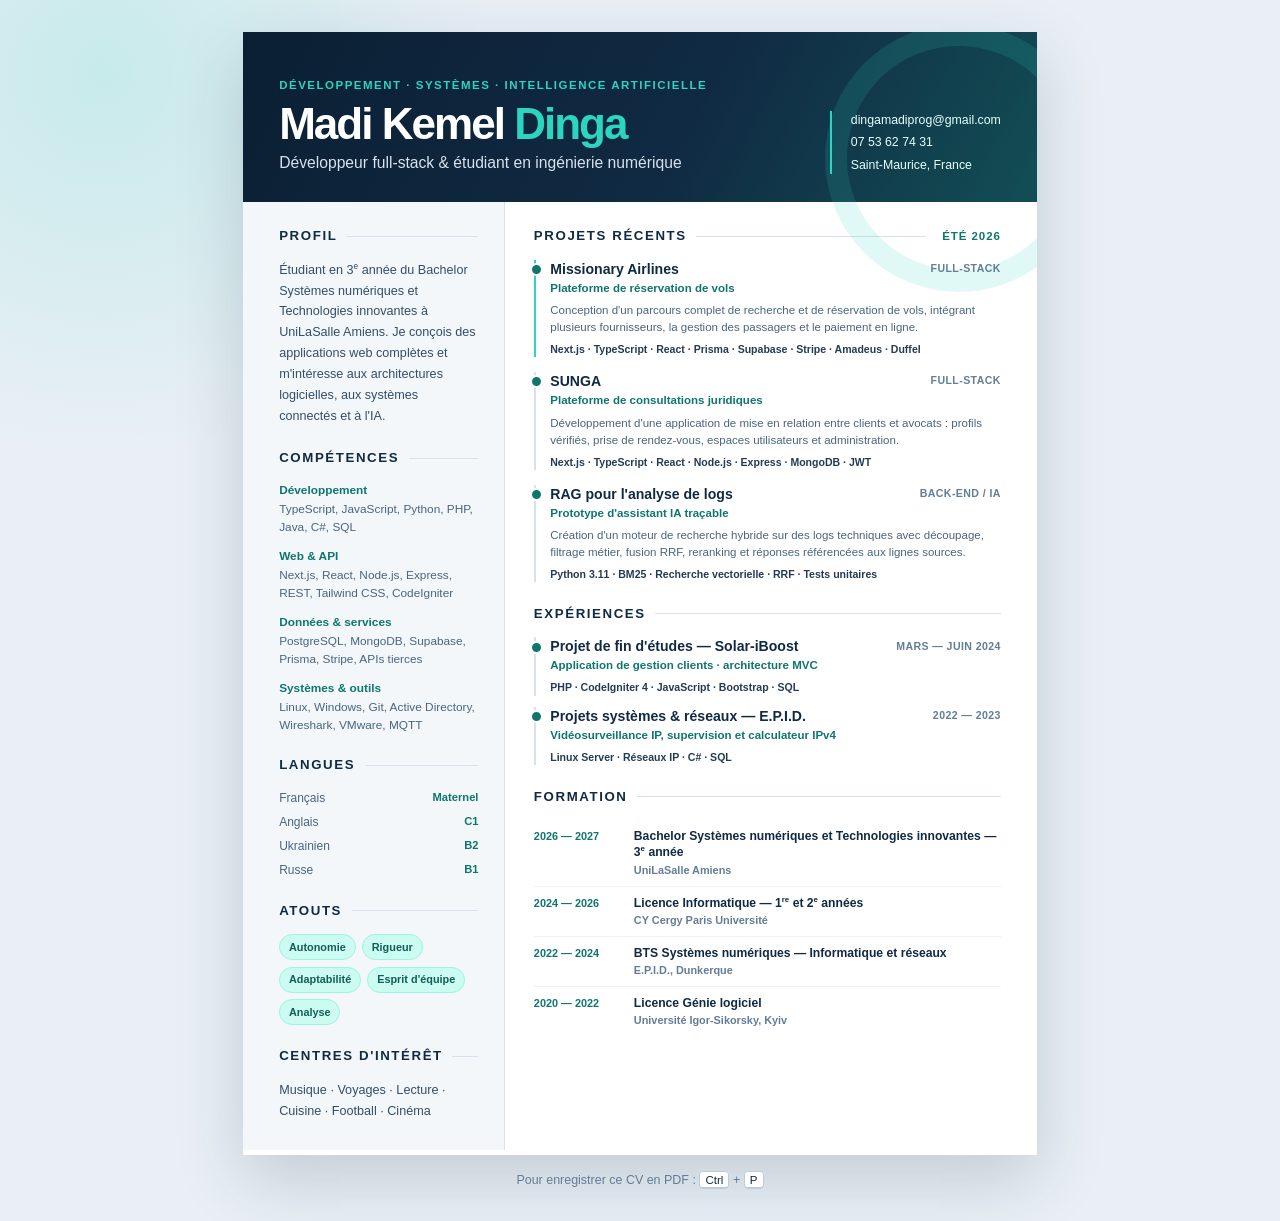
==== index.html @ 81a5fa96 "Create polished responsive CV" ====
<!DOCTYPE html>
<html lang="fr">
<head>
  <meta charset="UTF-8">
  <meta name="viewport" content="width=device-width, initial-scale=1.0">
  <meta name="description" content="CV de Madi Kemel Dinga, étudiant en Bachelor Systèmes numériques et Technologies innovantes et développeur full-stack.">
  <meta name="theme-color" content="#102a43">
  <title>Madi Kemel Dinga — CV</title>
  <link rel="icon" type="image/svg+xml" href="data:image/svg+xml,%3Csvg xmlns='http://www.w3.org/2000/svg' viewBox='0 0 64 64'%3E%3Crect width='64' height='64' rx='14' fill='%23102a43'/%3E%3Cpath d='M14 45V19h7l11 14 11-14h7v26h-8V31L32 43 22 31v14z' fill='%232dd4bf'/%3E%3C/svg%3E">
  <link rel="stylesheet" href="styles.css">
</head>
<body>
  <main class="cv" aria-label="Curriculum vitae de Madi Kemel Dinga">
    <header class="hero">
      <div class="hero__identity">
        <p class="eyebrow">Développement · Systèmes · Intelligence artificielle</p>
        <h1>Madi Kemel <span>Dinga</span></h1>
        <p class="hero__title">Développeur full-stack & étudiant en ingénierie numérique</p>
      </div>

      <address class="contact" aria-label="Coordonnées">
        <a href="mailto:dingamadiprog@gmail.com">dingamadiprog@gmail.com</a>
        <a href="tel:+33753627431">07 53 62 74 31</a>
        <span>Saint-Maurice, France</span>
      </address>
    </header>

    <div class="layout">
      <aside class="sidebar">
        <section class="section profile">
          <h2>Profil</h2>
          <p>
            Étudiant en 3<sup>e</sup> année du Bachelor Systèmes numériques et Technologies
            innovantes à UniLaSalle Amiens. Je conçois des applications web complètes et
            m'intéresse aux architectures logicielles, aux systèmes connectés et à l'IA.
          </p>
        </section>

        <section class="section">
          <h2>Compétences</h2>
          <div class="skill-group">
            <h3>Développement</h3>
            <p>TypeScript, JavaScript, Python, PHP, Java, C#, SQL</p>
          </div>
          <div class="skill-group">
            <h3>Web & API</h3>
            <p>Next.js, React, Node.js, Express, REST, Tailwind CSS, CodeIgniter</p>
          </div>
          <div class="skill-group">
            <h3>Données & services</h3>
            <p>PostgreSQL, MongoDB, Supabase, Prisma, Stripe, APIs tierces</p>
          </div>
          <div class="skill-group">
            <h3>Systèmes & outils</h3>
            <p>Linux, Windows, Git, Active Directory, Wireshark, VMware, MQTT</p>
          </div>
        </section>

        <section class="section">
          <h2>Langues</h2>
          <ul class="simple-list">
            <li><span>Français</span><strong>Maternel</strong></li>
            <li><span>Anglais</span><strong>C1</strong></li>
            <li><span>Ukrainien</span><strong>B2</strong></li>
            <li><span>Russe</span><strong>B1</strong></li>
          </ul>
        </section>

        <section class="section">
          <h2>Atouts</h2>
          <div class="tags" aria-label="Qualités professionnelles">
            <span>Autonomie</span>
            <span>Rigueur</span>
            <span>Adaptabilité</span>
            <span>Esprit d'équipe</span>
            <span>Analyse</span>
          </div>
        </section>

        <section class="section interests">
          <h2>Centres d'intérêt</h2>
          <p>Musique · Voyages · Lecture · Cuisine · Football · Cinéma</p>
        </section>
      </aside>

      <div class="main-column">
        <section class="section">
          <div class="section-heading">
            <h2>Projets récents</h2>
            <span>Été 2026</span>
          </div>

          <article class="entry project project--featured">
            <div class="entry__head">
              <div>
                <h3>Missionary Airlines</h3>
                <p class="entry__role">Plateforme de réservation de vols</p>
              </div>
              <span class="entry__date">Full-stack</span>
            </div>
            <p>
              Conception d'un parcours complet de recherche et de réservation de vols,
              intégrant plusieurs fournisseurs, la gestion des passagers et le paiement en ligne.
            </p>
            <p class="stack">Next.js · TypeScript · React · Prisma · Supabase · Stripe · Amadeus · Duffel</p>
          </article>

          <article class="entry project">
            <div class="entry__head">
              <div>
                <h3>SUNGA</h3>
                <p class="entry__role">Plateforme de consultations juridiques</p>
              </div>
              <span class="entry__date">Full-stack</span>
            </div>
            <p>
              Développement d'une application de mise en relation entre clients et avocats :
              profils vérifiés, prise de rendez-vous, espaces utilisateurs et administration.
            </p>
            <p class="stack">Next.js · TypeScript · React · Node.js · Express · MongoDB · JWT</p>
          </article>

          <article class="entry project">
            <div class="entry__head">
              <div>
                <h3>RAG pour l'analyse de logs</h3>
                <p class="entry__role">Prototype d'assistant IA traçable</p>
              </div>
              <span class="entry__date">Back-end / IA</span>
            </div>
            <p>
              Création d'un moteur de recherche hybride sur des logs techniques avec découpage,
              filtrage métier, fusion RRF, reranking et réponses référencées aux lignes sources.
            </p>
            <p class="stack">Python 3.11 · BM25 · Recherche vectorielle · RRF · Tests unitaires</p>
          </article>
        </section>

        <section class="section">
          <h2>Expériences</h2>

          <article class="entry compact">
            <div class="entry__head">
              <div>
                <h3>Projet de fin d'études — Solar-iBoost</h3>
                <p class="entry__role">Application de gestion clients · architecture MVC</p>
              </div>
              <span class="entry__date">Mars — juin 2024</span>
            </div>
            <p class="stack">PHP · CodeIgniter 4 · JavaScript · Bootstrap · SQL</p>
          </article>

          <article class="entry compact">
            <div class="entry__head">
              <div>
                <h3>Projets systèmes & réseaux — E.P.I.D.</h3>
                <p class="entry__role">Vidéosurveillance IP, supervision et calculateur IPv4</p>
              </div>
              <span class="entry__date">2022 — 2023</span>
            </div>
            <p class="stack">Linux Server · Réseaux IP · C# · SQL</p>
          </article>
        </section>

        <section class="section education">
          <h2>Formation</h2>

          <article class="timeline-item">
            <span class="timeline-item__date">2026 — 2027</span>
            <div>
              <h3>Bachelor Systèmes numériques et Technologies innovantes — 3<sup>e</sup> année</h3>
              <p>UniLaSalle Amiens</p>
            </div>
          </article>

          <article class="timeline-item">
            <span class="timeline-item__date">2024 — 2026</span>
            <div>
              <h3>Licence Informatique — 1<sup>re</sup> et 2<sup>e</sup> années</h3>
              <p>CY Cergy Paris Université</p>
            </div>
          </article>

          <article class="timeline-item">
            <span class="timeline-item__date">2022 — 2024</span>
            <div>
              <h3>BTS Systèmes numériques — Informatique et réseaux</h3>
              <p>E.P.I.D., Dunkerque</p>
            </div>
          </article>

          <article class="timeline-item">
            <span class="timeline-item__date">2020 — 2022</span>
            <div>
              <h3>Licence Génie logiciel</h3>
              <p>Université Igor-Sikorsky, Kyiv</p>
            </div>
          </article>
        </section>
      </div>
    </div>
  </main>

  <p class="print-note">Pour enregistrer ce CV en PDF : <kbd>Ctrl</kbd> + <kbd>P</kbd></p>
</body>
</html>
---- styles.css ----
:root {
  --ink: #102a43;
  --muted: #627d98;
  --accent: #0f766e;
  --accent-bright: #2dd4bf;
  --accent-soft: #ccfbf1;
  --paper: #ffffff;
  --canvas: #e9eff5;
  --line: #d9e2ec;
  --sidebar: #f3f7fa;
}

* {
  box-sizing: border-box;
}

html {
  font-size: 16px;
}

body {
  margin: 0;
  padding: 2rem 1rem;
  color: var(--ink);
  background:
    radial-gradient(circle at 8% 6%, rgba(45, 212, 191, 0.18), transparent 24rem),
    var(--canvas);
  font-family: Inter, Aptos, "Segoe UI", Roboto, Arial, sans-serif;
  font-size: 0.9rem;
  line-height: 1.5;
}

a {
  color: inherit;
  text-decoration: none;
}

a:hover {
  color: var(--accent-bright);
}

p,
h1,
h2,
h3 {
  margin-top: 0;
}

.cv {
  width: min(210mm, 100%);
  min-height: 297mm;
  margin: 0 auto;
  overflow: hidden;
  background: var(--paper);
  box-shadow: 0 1.5rem 4rem rgba(16, 42, 67, 0.18);
}

.hero {
  position: relative;
  display: flex;
  align-items: flex-end;
  justify-content: space-between;
  gap: 2rem;
  min-height: 45mm;
  padding: 1.9rem 2.25rem 1.75rem;
  color: #ffffff;
  background: linear-gradient(118deg, #0b1f33 0%, var(--ink) 56%, #124e55 100%);
}

.hero::after {
  position: absolute;
  right: -3.5rem;
  bottom: -5.6rem;
  width: 14rem;
  height: 14rem;
  border: 1.4rem solid rgba(45, 212, 191, 0.14);
  border-radius: 50%;
  content: "";
}

.hero__identity,
.contact {
  position: relative;
  z-index: 1;
}

.eyebrow {
  margin-bottom: 0.45rem;
  color: var(--accent-bright);
  font-size: 0.72rem;
  font-weight: 750;
  letter-spacing: 0.13em;
  text-transform: uppercase;
}

h1 {
  margin-bottom: 0.3rem;
  font-size: clamp(2rem, 5vw, 2.75rem);
  line-height: 1;
  letter-spacing: -0.045em;
}

h1 span {
  color: var(--accent-bright);
}

.hero__title {
  margin-bottom: 0;
  color: #d9e2ec;
  font-size: 0.98rem;
  font-weight: 500;
}

.contact {
  display: grid;
  flex: 0 0 auto;
  gap: 0.25rem;
  padding-left: 1.2rem;
  border-left: 2px solid var(--accent-bright);
  color: #e6fffb;
  font-size: 0.77rem;
  font-style: normal;
  text-align: left;
}

.layout {
  display: grid;
  grid-template-columns: 33% 67%;
}

.sidebar {
  padding: 1.5rem 1.6rem 1.8rem 2.25rem;
  background: var(--sidebar);
  border-right: 1px solid var(--line);
}

.main-column {
  padding: 1.5rem 2.25rem 1.8rem 1.8rem;
}

.section + .section {
  margin-top: 1.35rem;
}

.section h2 {
  display: flex;
  align-items: center;
  gap: 0.6rem;
  margin-bottom: 0.85rem;
  color: var(--ink);
  font-size: 0.83rem;
  font-weight: 800;
  letter-spacing: 0.12em;
  text-transform: uppercase;
}

.section h2::after {
  flex: 1;
  height: 1px;
  background: var(--line);
  content: "";
}

.section-heading {
  display: flex;
  align-items: baseline;
  justify-content: space-between;
  gap: 1rem;
}

.section-heading h2 {
  flex: 1;
}

.section-heading > span {
  color: var(--accent);
  font-size: 0.72rem;
  font-weight: 750;
  letter-spacing: 0.08em;
  text-transform: uppercase;
}

.profile p,
.interests p {
  margin-bottom: 0;
  color: #334e68;
  font-size: 0.79rem;
  line-height: 1.65;
}

.skill-group + .skill-group {
  margin-top: 0.75rem;
}

.skill-group h3 {
  margin-bottom: 0.12rem;
  color: var(--accent);
  font-size: 0.74rem;
  font-weight: 800;
}

.skill-group p {
  margin-bottom: 0;
  color: #486581;
  font-size: 0.74rem;
  line-height: 1.45;
}

.simple-list {
  display: grid;
  gap: 0.38rem;
  margin: 0;
  padding: 0;
  list-style: none;
}

.simple-list li {
  display: flex;
  justify-content: space-between;
  gap: 1rem;
  color: #486581;
  font-size: 0.75rem;
}

.simple-list strong {
  color: var(--accent);
  font-size: 0.7rem;
}

.tags {
  display: flex;
  flex-wrap: wrap;
  gap: 0.4rem;
}

.tags span {
  padding: 0.24rem 0.55rem;
  border: 1px solid #99f6e4;
  border-radius: 999px;
  color: #115e59;
  background: var(--accent-soft);
  font-size: 0.68rem;
  font-weight: 650;
}

.entry {
  position: relative;
  padding-left: 0.9rem;
  border-left: 2px solid var(--line);
}

.entry::before {
  position: absolute;
  top: 0.2rem;
  left: -0.34rem;
  width: 0.56rem;
  height: 0.56rem;
  border: 2px solid var(--paper);
  border-radius: 50%;
  background: var(--accent);
  content: "";
}

.entry + .entry {
  margin-top: 0.92rem;
}

.project--featured {
  border-left-color: var(--accent-bright);
}

.entry__head {
  display: flex;
  align-items: flex-start;
  justify-content: space-between;
  gap: 1rem;
}

.entry h3,
.timeline-item h3 {
  margin-bottom: 0.06rem;
  color: var(--ink);
  font-size: 0.88rem;
  line-height: 1.35;
}

.entry__role,
.timeline-item p {
  margin-bottom: 0.35rem;
  color: var(--accent);
  font-size: 0.72rem;
  font-weight: 700;
}

.entry__date {
  flex: 0 0 auto;
  padding-top: 0.08rem;
  color: var(--muted);
  font-size: 0.66rem;
  font-weight: 750;
  letter-spacing: 0.04em;
  text-transform: uppercase;
}

.entry > p:not(.stack),
.entry__head + p:not(.stack) {
  margin-bottom: 0.35rem;
  color: #486581;
  font-size: 0.72rem;
  line-height: 1.48;
}

.stack {
  margin-bottom: 0;
  color: #243b53;
  font-size: 0.66rem;
  font-weight: 750;
  line-height: 1.45;
}

.compact + .compact {
  margin-top: 0.72rem;
}

.education {
  padding-bottom: 0;
}

.timeline-item {
  display: grid;
  grid-template-columns: 5.4rem 1fr;
  gap: 0.85rem;
  padding: 0.48rem 0;
  border-bottom: 1px solid #eef2f6;
}

.timeline-item:last-child {
  border-bottom: 0;
}

.timeline-item__date {
  color: var(--accent);
  font-size: 0.68rem;
  font-weight: 800;
}

.timeline-item h3 {
  font-size: 0.76rem;
}

.timeline-item p {
  margin-bottom: 0;
  color: var(--muted);
  font-size: 0.68rem;
}

sup {
  font-size: 0.65em;
}

.print-note {
  width: min(210mm, 100%);
  margin: 1rem auto 0;
  color: var(--muted);
  font-size: 0.78rem;
  text-align: center;
}

kbd {
  padding: 0.1rem 0.32rem;
  border: 1px solid #bcccdc;
  border-bottom-width: 2px;
  border-radius: 0.25rem;
  color: var(--ink);
  background: #ffffff;
  font-family: inherit;
  font-size: 0.72rem;
}

@media (max-width: 720px) {
  body {
    padding: 0;
    background: var(--paper);
  }

  .cv {
    width: 100%;
    min-height: auto;
    box-shadow: none;
  }

  .hero {
    align-items: flex-start;
    flex-direction: column;
    min-height: auto;
    padding: 2rem 1.4rem;
  }

  .contact {
    padding-left: 0;
    border-left: 0;
  }

  .layout {
    grid-template-columns: 1fr;
  }

  .sidebar,
  .main-column {
    padding: 1.6rem 1.4rem;
  }

  .sidebar {
    border-right: 0;
    border-bottom: 1px solid var(--line);
  }

  .entry__head {
    gap: 0.35rem;
    flex-direction: column;
  }

  .print-note {
    display: none;
  }
}

@page {
  size: A4;
  margin: 0;
}

@media print {
  html,
  body {
    width: 210mm;
    height: 297mm;
  }

  body {
    padding: 0;
    background: #ffffff;
    -webkit-print-color-adjust: exact;
    print-color-adjust: exact;
  }

  .cv {
    width: 210mm;
    min-height: 297mm;
    box-shadow: none;
  }

  .print-note {
    display: none;
  }

  a {
    color: inherit;
  }
}
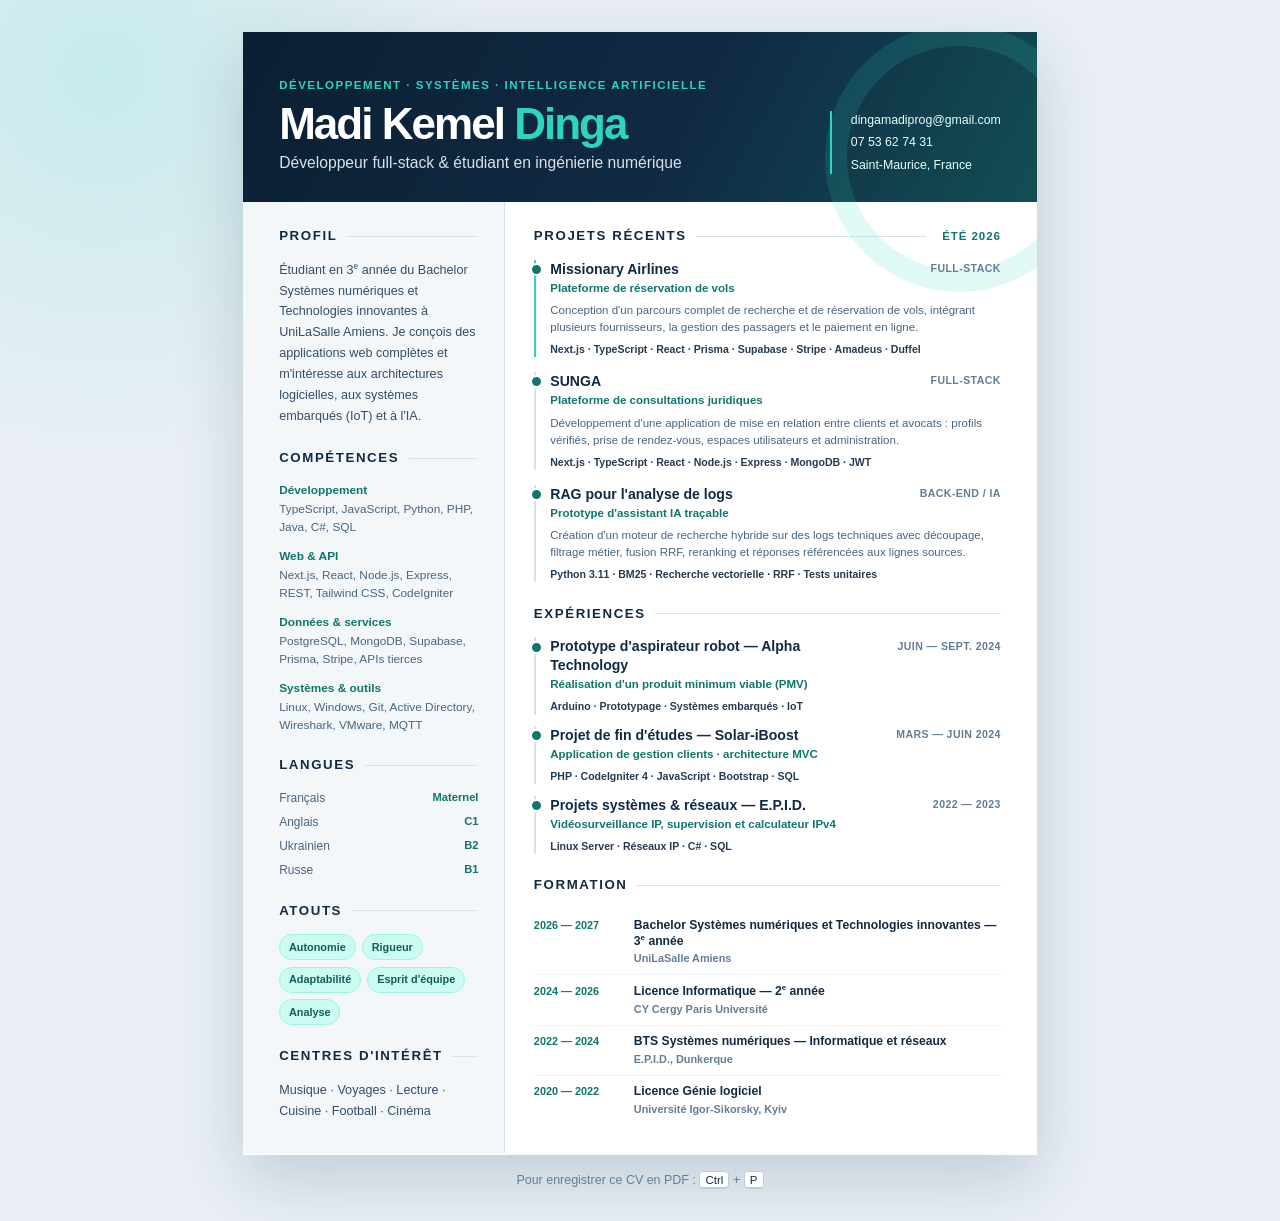
==== commit 9678d4f8: "Update profile, experience and education" ====
--- a/index.html
+++ b/index.html
@@ -32,7 +32,7 @@
           <p>
             Étudiant en 3<sup>e</sup> année du Bachelor Systèmes numériques et Technologies
             innovantes à UniLaSalle Amiens. Je conçois des applications web complètes et
-            m'intéresse aux architectures logicielles, aux systèmes connectés et à l'IA.
+            m'intéresse aux architectures logicielles, aux systèmes embarqués (IoT) et à l'IA.
           </p>
         </section>
 
@@ -142,6 +142,17 @@
           <article class="entry compact">
             <div class="entry__head">
               <div>
+                <h3>Prototype d'aspirateur robot — Alpha Technology</h3>
+                <p class="entry__role">Réalisation d'un produit minimum viable (PMV)</p>
+              </div>
+              <span class="entry__date">Juin — sept. 2024</span>
+            </div>
+            <p class="stack">Arduino · Prototypage · Systèmes embarqués · IoT</p>
+          </article>
+
+          <article class="entry compact">
+            <div class="entry__head">
+              <div>
                 <h3>Projet de fin d'études — Solar-iBoost</h3>
                 <p class="entry__role">Application de gestion clients · architecture MVC</p>
               </div>
@@ -176,7 +187,7 @@
           <article class="timeline-item">
             <span class="timeline-item__date">2024 — 2026</span>
             <div>
-              <h3>Licence Informatique — 1<sup>re</sup> et 2<sup>e</sup> années</h3>
+              <h3>Licence Informatique — 2<sup>e</sup> année</h3>
               <p>CY Cergy Paris Université</p>
             </div>
           </article>
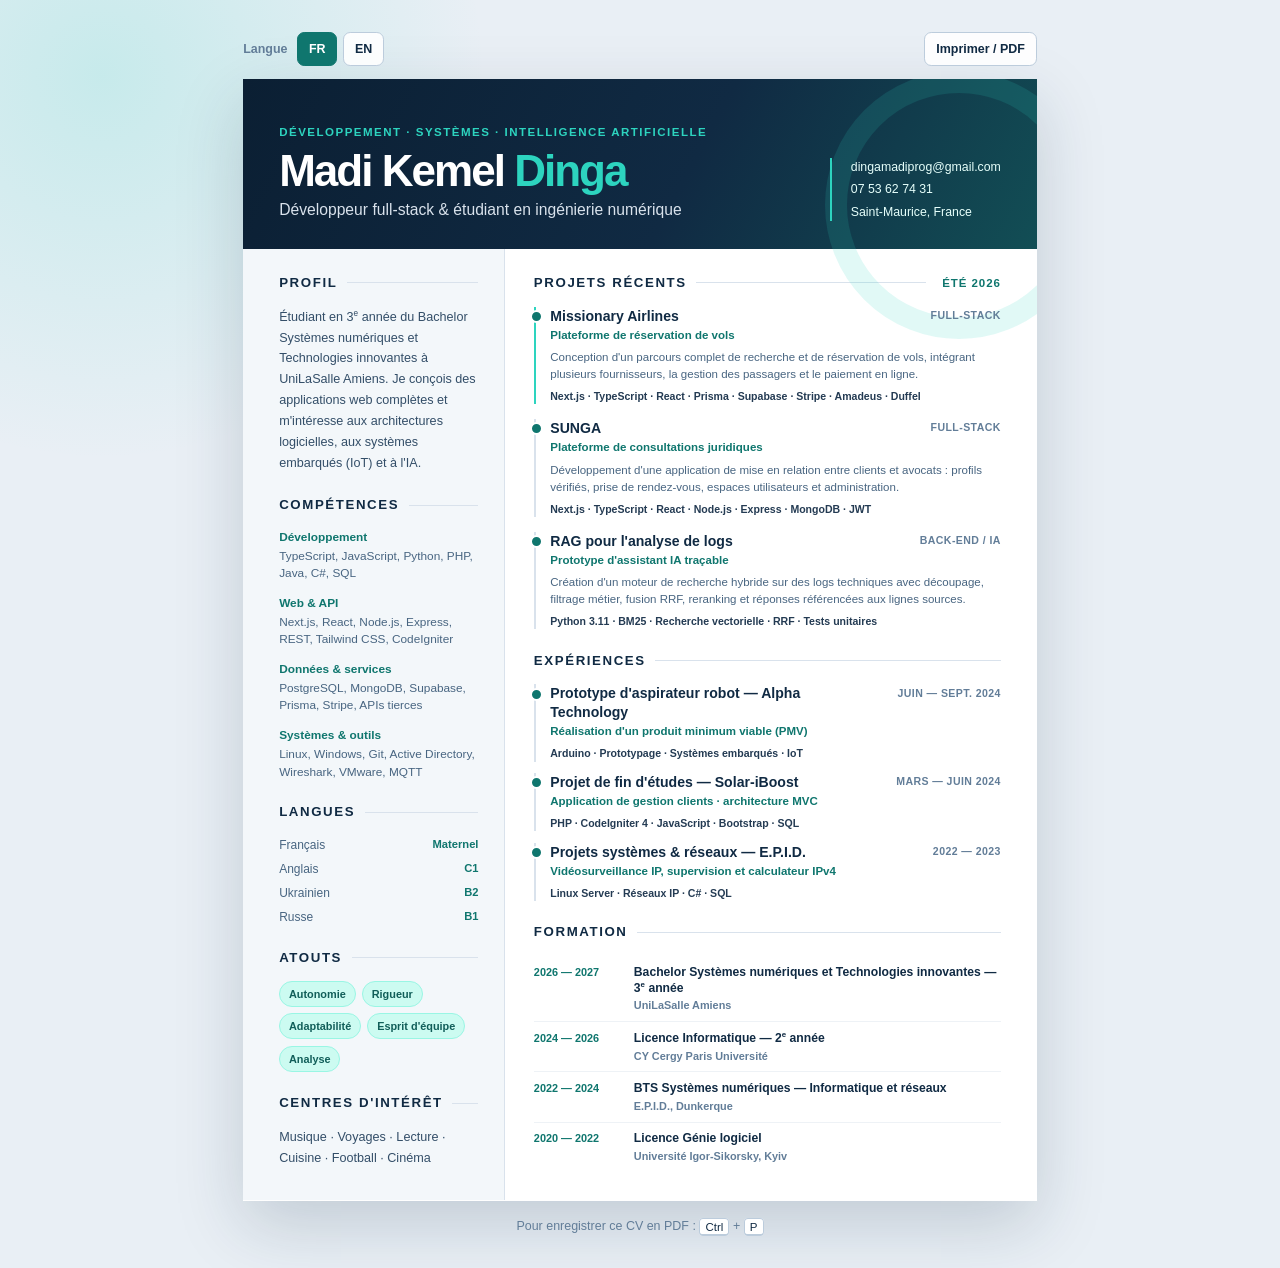
==== commit 42734df5: "Add English resume and print controls" ====
--- a/index.html
+++ b/index.html
@@ -6,10 +6,21 @@
   <meta name="description" content="CV de Madi Kemel Dinga, étudiant en Bachelor Systèmes numériques et Technologies innovantes et développeur full-stack.">
   <meta name="theme-color" content="#102a43">
   <title>Madi Kemel Dinga — CV</title>
+  <link rel="alternate" hreflang="en" href="cv-en.html">
   <link rel="icon" type="image/svg+xml" href="data:image/svg+xml,%3Csvg xmlns='http://www.w3.org/2000/svg' viewBox='0 0 64 64'%3E%3Crect width='64' height='64' rx='14' fill='%23102a43'/%3E%3Cpath d='M14 45V19h7l11 14 11-14h7v26h-8V31L32 43 22 31v14z' fill='%232dd4bf'/%3E%3C/svg%3E">
   <link rel="stylesheet" href="styles.css">
+  <script src="script.js" defer></script>
 </head>
 <body>
+  <nav class="toolbar" aria-label="Options du CV">
+    <div class="language-switcher" aria-label="Choix de la langue">
+      <span>Langue</span>
+      <a href="index.html" lang="fr" aria-current="page">FR</a>
+      <a href="cv-en.html" lang="en">EN</a>
+    </div>
+    <button class="print-action" type="button">Imprimer / PDF</button>
+  </nav>
+
   <main class="cv" aria-label="Curriculum vitae de Madi Kemel Dinga">
     <header class="hero">
       <div class="hero__identity">
--- a/styles.css
+++ b/styles.css
@@ -39,6 +39,53 @@
   color: var(--accent-bright);
 }
 
+.toolbar {
+  display: flex;
+  align-items: center;
+  justify-content: space-between;
+  width: min(210mm, 100%);
+  margin: 0 auto 0.8rem;
+  color: var(--ink);
+  font-size: 0.78rem;
+  font-weight: 700;
+}
+
+.language-switcher {
+  display: flex;
+  align-items: center;
+  gap: 0.35rem;
+}
+
+.language-switcher > span {
+  margin-right: 0.25rem;
+  color: var(--muted);
+}
+
+.language-switcher a,
+.print-action {
+  min-width: 2.2rem;
+  padding: 0.42rem 0.68rem;
+  border: 1px solid #bcccdc;
+  border-radius: 0.45rem;
+  color: var(--ink);
+  background: rgba(255, 255, 255, 0.9);
+  font: inherit;
+  text-align: center;
+  cursor: pointer;
+}
+
+.language-switcher a:hover,
+.print-action:hover {
+  border-color: var(--accent);
+  color: var(--accent);
+}
+
+.language-switcher a[aria-current="page"] {
+  border-color: var(--accent);
+  color: #ffffff;
+  background: var(--accent);
+}
+
 p,
 h1,
 h2,
@@ -354,6 +401,18 @@
   font-size: 0.68rem;
 }
 
+.cv--en .section + .section {
+  margin-top: 1.2rem;
+}
+
+.cv--en .entry + .entry {
+  margin-top: 0.8rem;
+}
+
+.cv--en .timeline-item {
+  padding-block: 0.4rem;
+}
+
 sup {
   font-size: 0.65em;
 }
@@ -389,6 +448,12 @@
     box-shadow: none;
   }
 
+  .toolbar {
+    padding: 0.75rem 1rem;
+    margin-bottom: 0;
+    background: var(--sidebar);
+  }
+
   .hero {
     align-items: flex-start;
     flex-direction: column;
@@ -454,6 +519,10 @@
     display: none;
   }
 
+  .toolbar {
+    display: none;
+  }
+
   a {
     color: inherit;
   }
